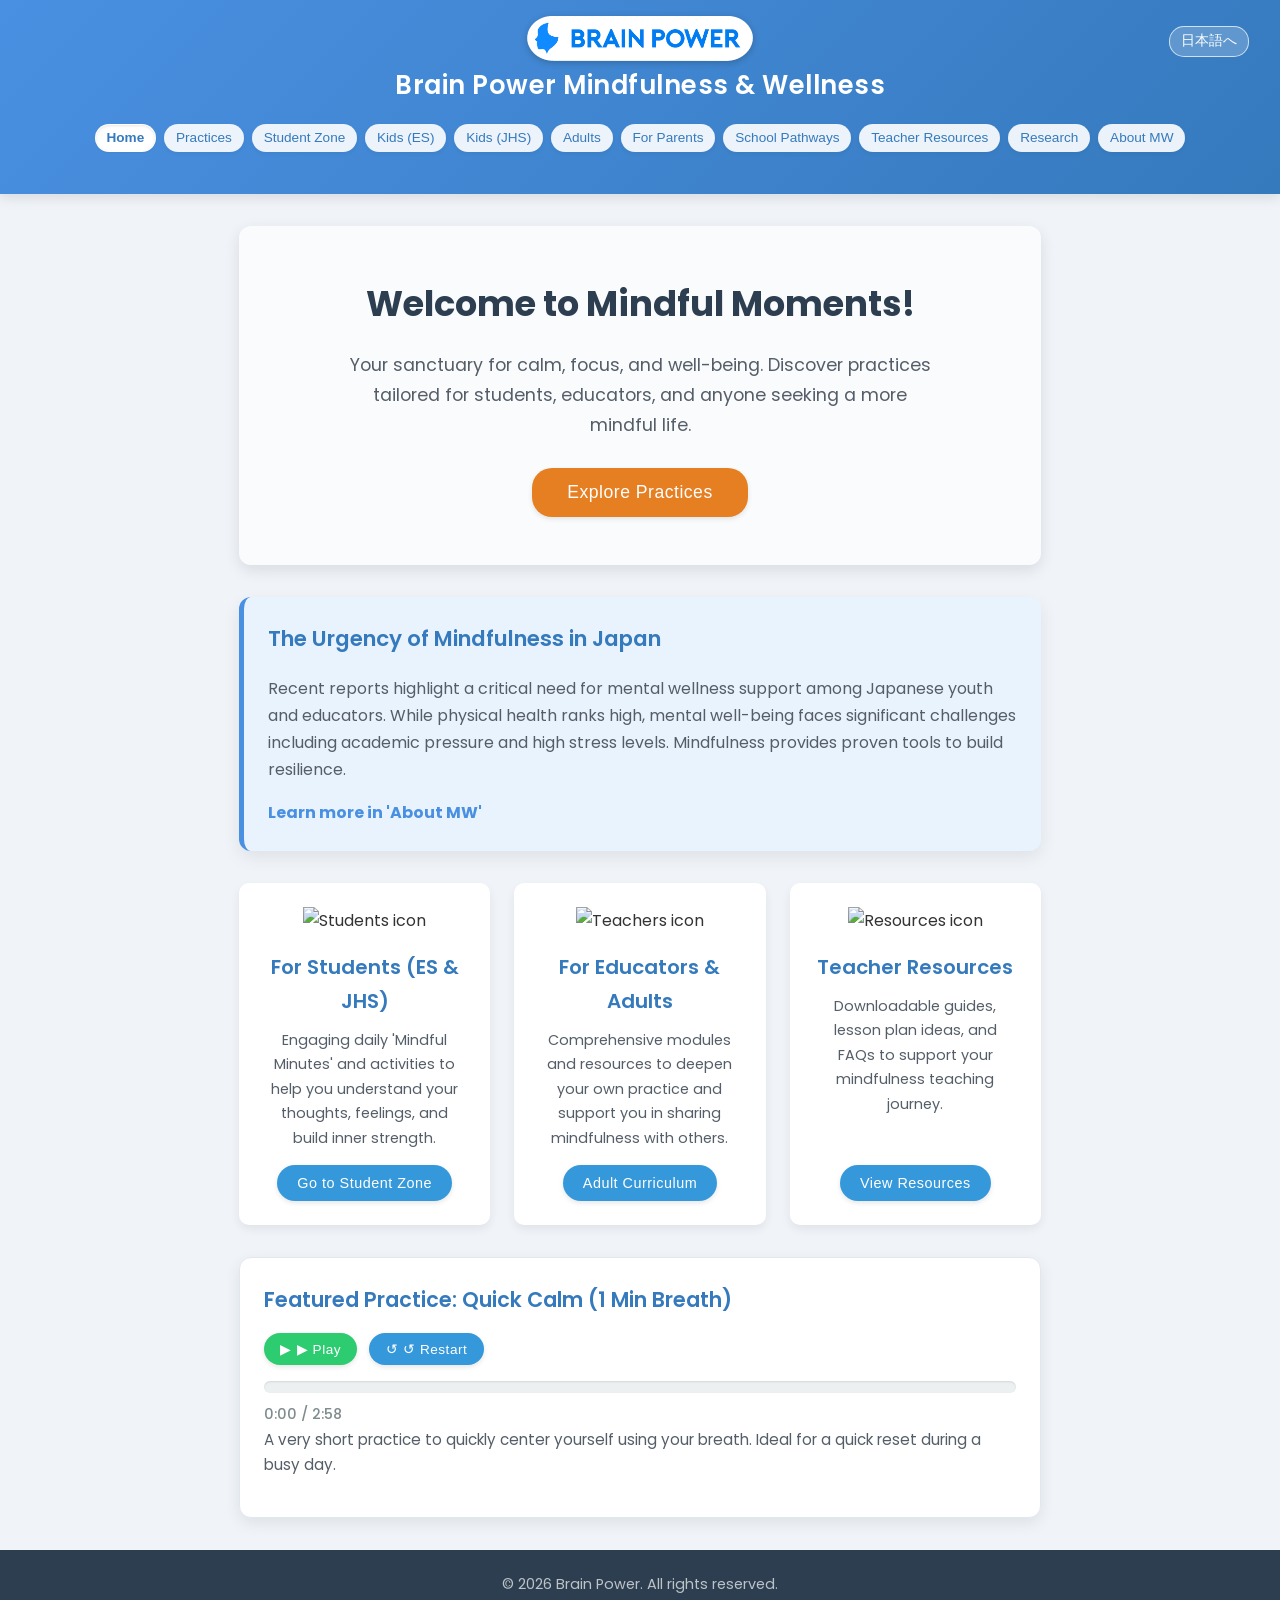
==== index.html @ fbe8dc30 "Add files via upload" ====
<!-- index.html -->
<!DOCTYPE html>
<html lang="ja"> <!-- Default to Japanese, JS will update -->
<head>
    <meta charset="UTF-8">
    <meta name="viewport" content="width=device-width, initial-scale=1.0">
    <meta name="theme-color" content="#4A90E2"/>
    <title data-lang-key="appTitle">Brain Power MW</title> <!-- Added data-lang-key -->
    <!-- Google Font: Poppins & Noto Sans JP -->
    <link rel="preconnect" href="https://fonts.googleapis.com">
    <link rel="preconnect" href="https://fonts.gstatic.com" crossorigin>
    <link href="https://fonts.googleapis.com/css2?family=Poppins:wght@300;400;500;600;700&family=Noto+Sans+JP:wght@300;400;500;700&display=swap" rel="stylesheet">
    
    <link rel="stylesheet" href="style.css">
    <link rel="manifest" href="manifest.json">
    <link rel="apple-touch-icon" href="images/icon-192x192.png">
</head>
<body>
    <header>
        <div class="header-top-row"> <!-- Added for better structure -->
            <img src="images/logo.png" alt="Brain Power Logo" id="logo">
            <h1 id="app-title" data-lang-key="appTitle">Brain Power Mindfulness & Wellness</h1> <!-- Added ID and data-lang-key -->
            <button id="language-toggle-btn" data-lang-key="toggleToJapanese">日本語へ</button> <!-- Moved here & added data-lang-key -->
        </div>
        <nav>
            <button data-page="home" class="active" data-lang-key="navHome">Home</button>
            <button data-page="practices" data-lang-key="navPractices">Practices</button>
            <button data-page="studentZone" data-lang-key="navStudentZone">Student Zone</button>
            <button data-page="elementaryCurriculum" data-lang-key="navElementary">Kids (ES)</button>
            <button data-page="juniorHighCurriculum" data-lang-key="navJuniorHigh">Kids (JHS)</button>
            <button data-page="adultCurriculum" data-lang-key="navAdults">Adults</button>
            <!-- New Nav Buttons -->
            <button data-page="forParents" data-lang-key="navForParents">For Parents</button> 
            <button data-page="schoolPathways" data-lang-key="navSchoolPathways">School Pathways</button>
            <button data-page="teacherResources" data-lang-key="navTeacherResources">Teacher Resources</button>
            <button data-page="researchEvidence" data-lang-key="navResearchEvidence">Research</button>
            <!-- End New Nav Buttons -->
            <button data-page="about" data-lang-key="navAbout">About MW</button>
        </nav>
        <div class="header-controls"> <!-- Kept for install button -->
            <div id="install-button-container" style="text-align: center; margin-top: 10px;">
                <!-- Install button will be injected here by app.js -->
            </div>
        </div>
    </header>

    <main id="content-area">
        <!-- Content will be loaded here by JavaScript -->
    </main>

    <div id="large-countdown-timer">0:00</div>

    <footer>
        <p>&copy; <span id="current-year"></span> Brain Power. All rights reserved.</p>
    </footer>

    <script src="app.js"></script>
</body>
</html>
---- style.css ----
/* --- style.css --- */
/* --- Global Resets & Base Styles --- */
*,
*::before,
*::after {
    box-sizing: border-box;
    margin: 0;
    padding: 0;
}

body {
    font-family: 'Poppins', 'Noto Sans JP', -apple-system, BlinkMacSystemFont, "Segoe UI", Roboto, Helvetica, Arial, sans-serif;
    background-color: #f0f4f8; /* Light, calming blue-grey */
    color: #333;
    line-height: 1.7;
    display: flex;
    flex-direction: column;
    min-height: 100vh;
    -webkit-font-smoothing: antialiased;
    -moz-osx-font-smoothing: grayscale;
}

/* --- Header --- */
header {
    background: linear-gradient(135deg, #4A90E2 0%, #357ABD 100%); /* Calming blue gradient */
    color: white;
    padding: 1em;
    text-align: center;
    box-shadow: 0 4px 12px rgba(0, 0, 0, 0.1);
    position: sticky;
    top: 0;
    z-index: 1000;
    display: flex; 
    flex-direction: column; 
    align-items: center; 
}

.header-top-row {
    display: flex; 
    flex-direction: column; 
    align-items: center;
    width: 100%; 
    margin-bottom: 0.5em; /* Reduced from 0.8 for tighter feel */
    position: relative; 
}

#logo {
    max-height: 45px; /* Slightly smaller */
    margin-bottom: 0.2em; 
    filter: drop-shadow(0 2px 3px rgba(0,0,0,0.2));
}

header h1#app-title {
    font-size: 1.6em; /* Adjusted */
    font-weight: 600;
    letter-spacing: 0.5px;
    margin: 0;
    padding: 0 50px; /* Add padding to prevent overlap with lang button */
}

/* --- Navigation --- */
nav {
    margin-top: 0.5em; /* Adjusted */
    margin-bottom: 0.5em; 
    display: flex;
    flex-wrap: wrap;
    justify-content: center;
    gap: 0.5em; /* Slightly smaller gap */
    width: 100%; 
}

nav button {
    background-color: rgba(255, 255, 255, 0.9);
    color: #357ABD;
    border: 1px solid transparent;
    padding: 0.4em 0.8em; /* Adjusted padding */
    border-radius: 18px; /* Slightly smaller radius */
    cursor: pointer;
    font-size: 0.85em; /* Adjusted font size */
    font-weight: 500;
    transition: all 0.3s ease;
    box-shadow: 0 2px 4px rgba(0,0,0,0.05);
}

nav button:hover {
    background-color: white;
    color: #4A90E2;
    transform: translateY(-2px);
    box-shadow: 0 4px 8px rgba(0,0,0,0.1);
}

nav button.active {
    background-color: #ffffff;
    color: #357ABD;
    font-weight: 600;
    box-shadow: inset 0 1px 3px rgba(0,0,0,0.1), 0 1px 2px rgba(0,0,0,0.05);
    transform: translateY(0);
}

/* Header Controls (Language Toggle & Install Button) */
.header-controls {
    display: flex; 
    flex-direction: column;
    align-items: center;
    gap: 8px;
    margin-top: 0.5em; 
    width: 100%; 
}

#language-toggle-btn {
    background-color: rgba(255, 255, 255, 0.2);
    color: white;
    border: 1px solid rgba(255, 255, 255, 0.7);
    padding: 0.4em 0.8em;
    border-radius: 15px;
    font-size: 0.85em;
    font-weight: 500;
    cursor: pointer;
    transition: background-color 0.3s, color 0.3s;
    position: absolute;
    top: 10px; 
    right: 15px; 
}

#language-toggle-btn:hover {
    background-color: rgba(255, 255, 255, 0.3);
}

#install-button-container {
   /* No specific styles needed if button takes general style */
}

/* --- Main Content Area --- */
main {
    flex-grow: 1;
    padding: 2em 1.5em;
    max-width: 850px;
    margin: 0 auto;
    width: 95%;
    position: relative; 
}

/* --- Footer --- */
footer {
    background-color: #2c3e50; 
    color: #bdc3c7; 
    text-align: center;
    padding: 1.5em 0;
    font-size: 0.9em;
    margin-top: auto; 
}

/* --- Page Content Transitions --- */
.page-content {
    display: none; 
    animation: fadeInScale 0.6s ease-in-out forwards;
}
.page-content.active { display: block; } 

@keyframes fadeInScale {
    from { opacity: 0; transform: translateY(15px) scale(0.98); }
    to { opacity: 1; transform: translateY(0) scale(1); }
}

/* --- Home Page Specific Enhancements --- */
.hero-section {
    background: linear-gradient(rgba(255,255,255,0.6), rgba(255,255,255,0.6)), url('images/hero-background.jpg');
    background-size: cover;
    background-position: center;
    padding: 3em 1.5em;
    text-align: center;
    border-radius: 12px;
    margin-bottom: 2em;
    color: #333;
    box-shadow: 0 5px 15px rgba(0,0,0,0.1);
}
.hero-section h2 {
    font-size: 2.2em;
    color: #2c3e50;
    margin-bottom: 0.5em;
    font-weight: 700;
}
.hero-section p {
    font-size: 1.1em;
    color: #555e68;
    margin-bottom: 1.5em;
    max-width: 600px;
    margin-left: auto;
    margin-right: auto;
}
.general-app-button { 
    color: white;
    border: none;
    padding: 0.7em 1.4em;
    border-radius: 20px;
    cursor: pointer;
    font-size: 0.9em;
    font-weight: 500;
    letter-spacing: 0.5px;
    transition: all 0.25s ease;
    box-shadow: 0 2px 5px rgba(0,0,0,0.1);
    display: inline-flex;
    align-items: center;
    justify-content: center;
    text-decoration: none; 
}
.general-app-button:hover {
    transform: translateY(-2px);
    box-shadow: 0 4px 8px rgba(0,0,0,0.15);
}
.hero-button { 
    font-size: 1.1em !important;
    padding: 0.8em 2em !important;
    background-color: #e67e22 !important;
}
.hero-button:hover {
    background-color: #d35400 !important;
}

.home-content-grid {
    display: grid;
    grid-template-columns: repeat(auto-fit, minmax(250px, 1fr));
    gap: 1.5em;
    margin-bottom: 2em;
}
.home-card {
    background-color: #fff;
    padding: 1.5em;
    border-radius: 10px;
    box-shadow: 0 4px 10px rgba(0,0,0,0.07);
    text-align: center;
    transition: transform 0.3s ease, box-shadow 0.3s ease;
    display: flex; /* For flex layout inside card */
    flex-direction: column; /* Stack items vertically */
    justify-content: space-between; /* Distribute space */
}
.home-card:hover {
    transform: translateY(-5px);
    box-shadow: 0 8px 20px rgba(0,0,0,0.1);
}
.home-card-icon {
    max-height: 60px;
    margin-bottom: 1em;
    align-self: center; /* Center icon */
}
.home-card h3 {
    font-size: 1.25em;
    color: #357ABD;
    margin-bottom: 0.5em;
    font-weight: 600;
}
.home-card p {
    font-size: 0.9em;
    color: #555e68;
    margin-bottom: 1em;
    flex-grow: 1; /* Allow p to take available space */
}
.home-card .general-app-button { 
    background-color: #3498db;
    align-self: center; /* Center button */
    margin-top: auto; /* Push to bottom if card heights vary */
}
.home-card .general-app-button:hover {
    background-color: #2980b9;
}

#featured-practice {
    background-color: #ffffff;
    padding: 1.5em;
    margin-top: 2em;
    border-radius: 12px;
    border: 1px solid #e0e7ef;
    box-shadow: 0 5px 15px rgba(0, 0, 0, 0.08);
}
#featured-practice h3 { margin-top: 0; color: #357ABD; font-size: 1.3em; font-weight: 600; }
#featured-practice .practice-controls .general-app-button {
    padding: 0.6em 1.2em;
    font-size: 0.85em;
}


/* --- Practice List & Controls --- */
.practice-category { margin-top: 2.5em; padding-top: 1.5em; border-top: 1px solid #dde4eb; }
.practice-category:first-of-type { border-top: none; margin-top: 0; padding-top: 0; }
.practice-category > h3 { font-size: 1.6em; color: #2c3e50; margin-bottom: 1em; font-weight: 600; padding-bottom: 0.3em; border-bottom: 2px solid #4A90E2; display: inline-block; }
.practice-list { list-style: none; padding: 0; }
.practice-list li { background-color: white; padding: 1.2em 1.5em; margin-bottom: 1.2em; border-radius: 10px; box-shadow: 0 4px 10px rgba(0, 0, 0, 0.07); transition: transform 0.2s ease-out, box-shadow 0.2s ease-out; }
.practice-list li:hover { transform: translateY(-3px); box-shadow: 0 6px 15px rgba(0, 0, 0, 0.1); }
.practice-list li h3 { font-size: 1.2em; color: #4A90E2; margin-bottom: 0.4em; font-weight: 600; }
p.practice-description { font-size: 0.95em; color: #555e68; margin-bottom: 1em; }
.practice-controls { margin-top: 1em; display: flex; align-items: center; gap: 12px; flex-wrap: wrap; }

.practice-controls .general-app-button {
    padding: 0.6em 1.2em; 
    font-size: 0.85em; 
}

button[data-action="play"].general-app-button { background-color: #2ecc71; }
button[data-action="play"].general-app-button:hover { background-color: #27ae60; }
button.playing.general-app-button, button[data-action="pause"].general-app-button { background-color: #f39c12; }
button.playing.general-app-button:hover, button[data-action="pause"].general-app-button:hover { background-color: #e67e22; }
button.restart-button.general-app-button { background-color: #3498db; }
button.restart-button.general-app-button:hover { background-color: #2980b9; }

button[data-action="play"].general-app-button::before { content: "▶ "; margin-right: 5px; }
button.playing.general-app-button::before, button[data-action="pause"].general-app-button::before { content: "❚❚ "; margin-right: 5px; font-size: 0.8em; }
button.restart-button.general-app-button::before { content: "↺ "; margin-right: 5px; }

.progress-bar-container { width: 100%; background-color: #ecf0f1; border-radius: 25px; height: 12px; margin-top: 1em; cursor: pointer; overflow: hidden; box-shadow: inset 0 1px 2px rgba(0,0,0,0.1); }
.progress-bar { height: 100%; width: 0%; background: linear-gradient(90deg, #5DADE2 0%, #4A90E2 100%); border-radius: 25px; transition: width 0.1s linear; }
.time-display { margin-top: 0.6em; font-size: 0.9em; color: #7f8c8d; min-height: 1.2em; font-weight: 500; }
.highlighted-practice { background-color: #e9f3fd !important; border: 2px solid #4A90E2 !important; box-shadow: 0 0 15px rgba(74, 144, 226, 0.5) !important; transition: all 0.3s ease-out; }

/* --- Curriculum, About, Teacher, Student Zone, Parents, School Pathways, Research Sections --- */
.curriculum-page h2, .about-section h2, .teacher-resources-page h2, 
.student-engagement-page h2, .parents-page h2, .school-pathways-page h2, .research-evidence-page h2 { 
    font-size: 1.8em; font-weight: 600; color: #34495e; 
    border-bottom: 3px solid #4A90E2; padding-bottom: 0.4em; margin-bottom: 1.2em; 
}
.curriculum-module, .resource-section, .faq-section, .engagement-section, 
.content-section /* General class for new page sections */ { 
    background-color: #ffffff; padding: 1.8em; margin-bottom: 2em; 
    border-radius: 12px; box-shadow: 0 6px 18px rgba(0, 0, 0, 0.08); 
}
.curriculum-module h3, .resource-section h3, .faq-item h3.faq-question, 
.engagement-section h3, .content-section h3 { 
    font-size: 1.35em; color: #2980b9; margin-bottom: 0.8em; font-weight: 600; 
}
.curriculum-module p, .about-section p, .resource-section p, .faq-item p, 
.engagement-section p, .parents-page p, .school-pathways-page p, .research-evidence-page p, .content-section p { 
    font-size: 1em; color: #555e68; margin-bottom: 1em; 
}
.curriculum-module ul, .about-section ul, .resource-section ul, 
.engagement-section ul, .parents-page ul, .school-pathways-page ul, .research-evidence-page ul, .content-section ul { 
    padding-left: 25px; font-size: 0.95em; margin-bottom: 1em; 
}
.curriculum-module ul li, .about-section ul li, .resource-section ul li, 
.engagement-section ul li, .parents-page ul li, .school-pathways-page ul li, .research-evidence-page ul li, .content-section ul li { 
    margin-bottom: 0.5em; 
}

.resource-section ul li a, .curriculum-module a, .about-section a, 
.parents-page a, .school-pathways-page a, .research-evidence-page a, .content-section a { 
    color: #27ae60; font-weight: 500; text-decoration: none; 
}
.resource-section ul li a:hover, .curriculum-module a:hover, .about-section a:hover,
.parents-page a:hover, .school-pathways-page a:hover, .research-evidence-page a:hover, .content-section a:hover { 
    color: #229954; text-decoration: underline;
}


/* FAQ Section Specific Styling */
.faq-item { border: 1px solid #e7edf2; border-radius: 8px; margin-bottom: 1em; }
.faq-item h3.faq-question { background-color: #f8f9fa; font-size: 1.15em; color: #2980b9; padding: 0.8em 1.2em; cursor: pointer; margin-bottom: 0; display: flex; justify-content: space-between; align-items: center; }
.faq-item h3.faq-question:hover { background-color: #e9ecef; }
.faq-item h3.faq-question::after { content: '▼'; font-size: 0.8em; transition: transform 0.3s ease; }
.faq-item.open h3.faq-question::after { transform: rotate(180deg); }
.faq-answer { padding: 1.2em; background-color: #fff; border-top: 1px solid #e7edf2; }
.faq-answer p { font-size: 0.95em; color: #495057; margin-bottom: 0.5em;}
.faq-answer p:last-child { margin-bottom: 0; }

/* Student Engagement Section */
#coloring-image-selector { margin-bottom: 1em; display: flex; gap: 10px; flex-wrap: wrap; justify-content: center;}
#coloring-image-selector button.general-app-button { background-color: #9b59b6; } 
#coloring-image-selector button.general-app-button:hover { background-color: #8e44ad; }
#coloring-image-container { border: 2px dashed #bdc3c7; background-color: #fdfefe; min-height: 200px; display: flex; justify-content: center; align-items: center; margin-bottom: 1em; padding: 1em; }
#coloring-image-container img { max-width: 100%; max-height: 250px; object-fit: contain; border-radius: 4px; }
#coloring-image-container p { color: #95a5a6; font-style: italic; }
#gratitude-input { width:100%; display:block; border: 1px solid #ced4da; border-radius: 8px; padding: 12px; font-size: 1em; transition: border-color 0.3s, box-shadow 0.3s; margin-bottom: 1em; }
#gratitude-input:focus { border-color: #4A90E2; box-shadow: 0 0 0 0.2rem rgba(74, 144, 226, 0.25); outline: none; }
#add-gratitude-btn.general-app-button { background-color: #1abc9c; }
#add-gratitude-btn.general-app-button:hover { background-color: #16a085; }
#gratitude-list { list-style: none; padding-left: 0; margin-top: 1em; }
#gratitude-list li { background-color: #fdfdfd; padding: 0.8em 1.2em; border: 1px solid #f0f0f0; box-shadow: 0 2px 4px rgba(0,0,0,0.04); margin-bottom: 0.8em; border-radius: 6px; display: flex; justify-content: space-between; align-items: center; }
#gratitude-list li button.general-app-button { background-color: #e74c3c; font-size: 0.85em; padding: 0.4em 0.8em; }
#gratitude-list li button.general-app-button:hover { background-color: #c0392b; }

/* --- Large Countdown Timer Display --- */
#large-countdown-timer {
    position: fixed; top: 50%; left: 50%; transform: translate(-50%, -50%);
    font-size: 6em; font-weight: 700; color: #3498db;
    background-color: rgba(240, 248, 255, 0.97); padding: 30px 50px;
    border-radius: 20px; box-shadow: 0 8px 25px rgba(0, 0, 0, 0.2);
    z-index: 2000; display: none; text-align: center;
    min-width: 200px; border: 3px solid #aed6f1;
    text-shadow: 1px 1px 2px rgba(0,0,0,0.1);
}

/* --- Responsive Adjustments --- */
@media (max-width: 900px) { /* Adjust breakpoint for nav buttons */
    nav button { font-size: 0.8em; padding: 0.35em 0.7em; }
}


@media (max-width: 768px) { /* Medium screens */
    .header-top-row { flex-direction: row; justify-content: center; align-items: center; gap: 10px; padding-right: 70px; /* Space for lang button */ }
    #logo { margin-bottom: 0; max-height: 40px; }
    header h1#app-title { font-size: 1.4em; text-align: left; } 
    #language-toggle-btn { top: 8px; right: 10px; padding: 0.3em 0.6em; font-size: 0.75em;}
    nav { gap: 0.4em; }
    nav button { font-size: 0.8em; padding: 0.35em 0.7em; }
    .hero-section h2 { font-size: 1.8em; }
    .hero-section p { font-size: 1em; }
    .practice-category > h3 { font-size: 1.4em; }
    .practice-list li h3 { font-size: 1.1em; }
    .curriculum-page h2, .about-section h2, .teacher-resources-page h2, 
    .student-engagement-page h2, .parents-page h2, .school-pathways-page h2, .research-evidence-page h2 { font-size: 1.6em; }
    .curriculum-module h3, .resource-section h3, .faq-item h3.faq-question, 
    .engagement-section h3, .content-section h3 { font-size: 1.2em; }
    #large-countdown-timer { font-size: 4.5em; padding: 20px 35px; }
}

@media (max-width: 600px) { /* Small screens */
    header { padding: 0.8em; }
    .header-top-row { flex-direction: column; margin-bottom: 0.5em; padding-right: 0;} 
    #logo { margin-bottom: 0.2em; max-height: 40px;}
    header h1#app-title { font-size: 1.3em; text-align: center; padding: 0 10px; } 
    #language-toggle-btn { position: absolute; top: 8px; right: 10px; } 
    nav { flex-direction: column; gap: 0.5em; margin-top: 0.5em; margin-bottom: 0.5em; }
    nav button { width: 90%; max-width: 280px; margin: 0.2em auto; font-size: 0.9em; } /* Slightly larger for touch */
    .header-controls { margin-top: 0.5em; }
    #install-button-container { margin-top: 5px; }
    main { padding: 1.2em 1em; }
    .hero-section { padding: 2em 1em; }
    .hero-section h2 { font-size: 1.6em; }
    .practice-category > h3 { font-size: 1.3em; }
    .practice-list li h3 { font-size: 1em; }
    .general-app-button { font-size: 0.85em; padding: 0.6em 1.2em; }
    #large-countdown-timer { font-size: 3.5em; padding: 15px 25px; width: 85%; }
    #coloring-image-container img { max-height: 180px; }
}

@media (max-width: 400px) {
    header h1#app-title { font-size: 1.2em; }
    nav button { font-size: 0.85em; } /* Readjust for very small */
    .hero-section h2 { font-size: 1.4em; }
    .hero-section p { font-size: 0.9em; }
    #large-countdown-timer { font-size: 2.8em; padding: 10px 20px; }
    #language-toggle-btn { font-size: 0.7em; padding: 0.25em 0.5em; top: 5px; right: 5px;}
}
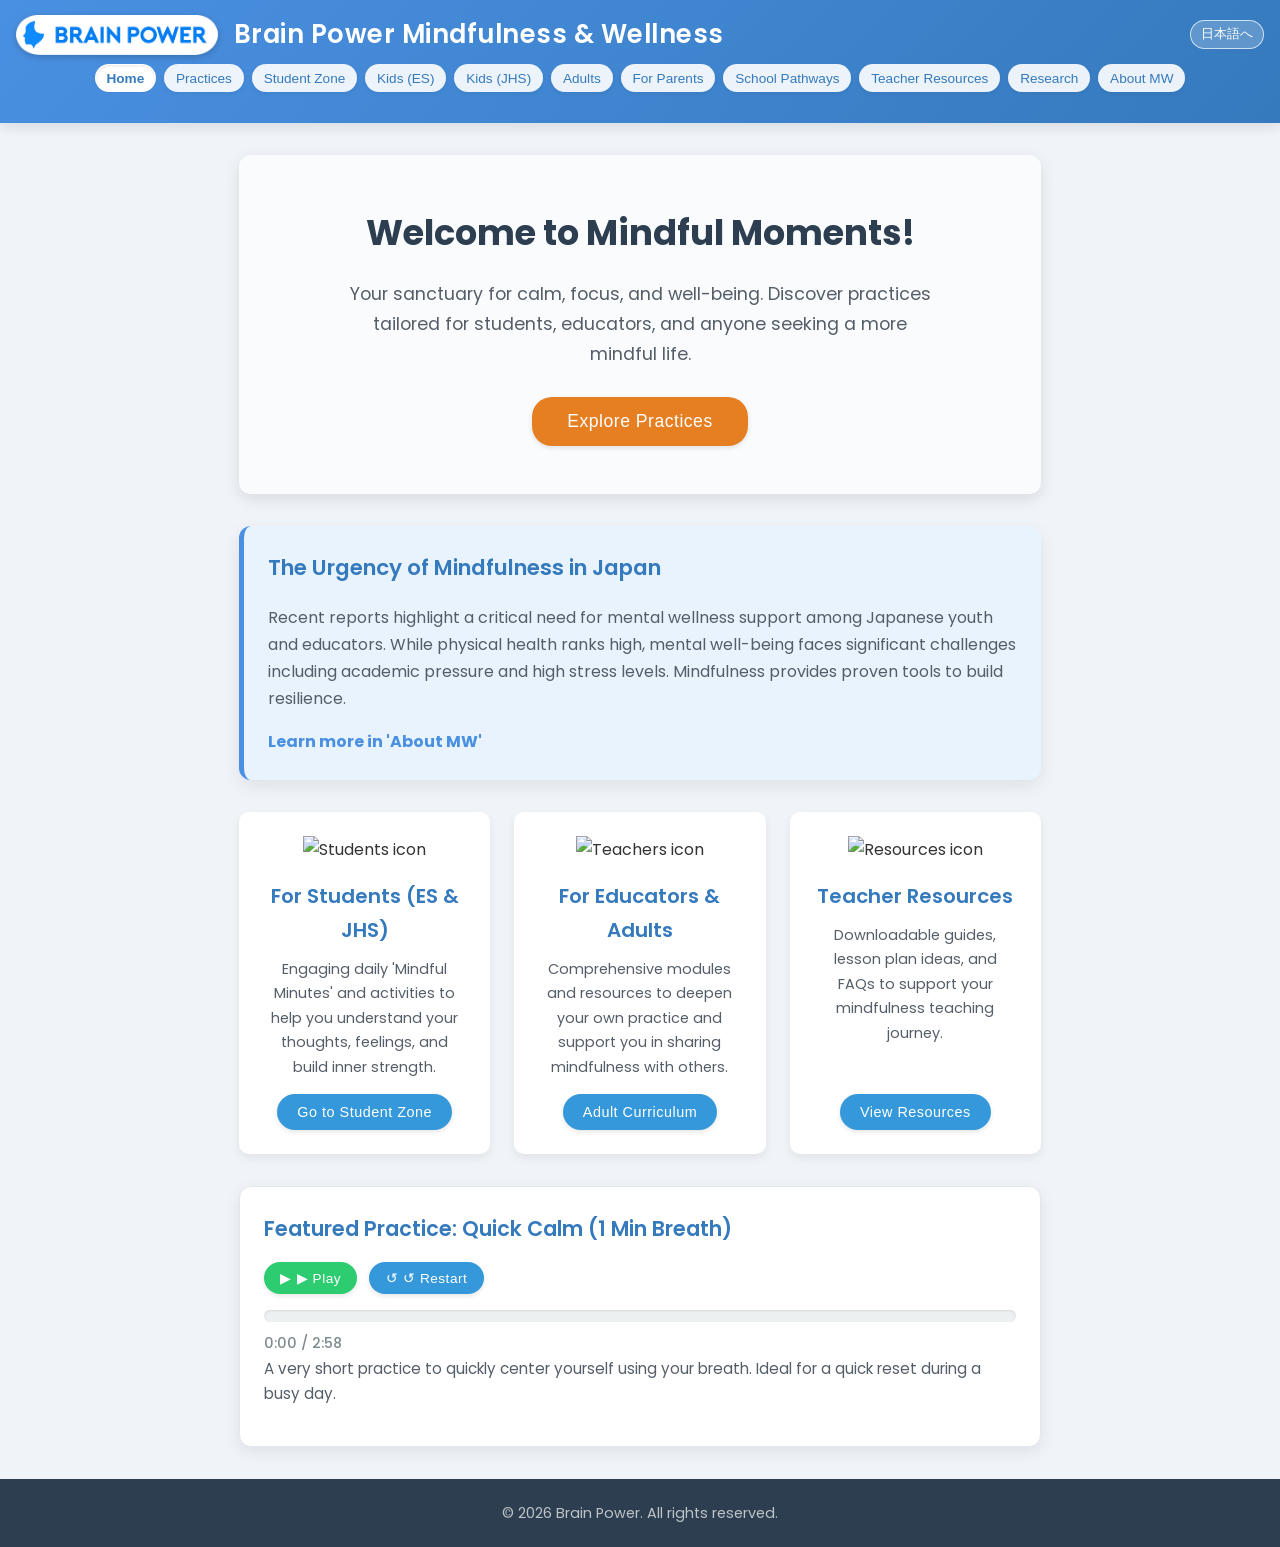
==== commit 789670b5: "Add files via upload Added menu button" ====
--- a/index.html
+++ b/index.html
@@ -5,7 +5,7 @@
     <meta charset="UTF-8">
     <meta name="viewport" content="width=device-width, initial-scale=1.0">
     <meta name="theme-color" content="#4A90E2"/>
-    <title data-lang-key="appTitle">Brain Power MW</title> <!-- Added data-lang-key -->
+    <title data-lang-key="appTitle">Brain Power MW</title>
     <!-- Google Font: Poppins & Noto Sans JP -->
     <link rel="preconnect" href="https://fonts.googleapis.com">
     <link rel="preconnect" href="https://fonts.gstatic.com" crossorigin>
@@ -17,27 +17,30 @@
 </head>
 <body>
     <header>
-        <div class="header-top-row"> <!-- Added for better structure -->
+        <div class="header-top-row">
+            <button id="hamburger-btn" aria-label="Toggle navigation menu" aria-expanded="false">
+                <span></span>
+                <span></span>
+                <span></span>
+            </button>
             <img src="images/logo.png" alt="Brain Power Logo" id="logo">
-            <h1 id="app-title" data-lang-key="appTitle">Brain Power Mindfulness & Wellness</h1> <!-- Added ID and data-lang-key -->
-            <button id="language-toggle-btn" data-lang-key="toggleToJapanese">日本語へ</button> <!-- Moved here & added data-lang-key -->
+            <h1 id="app-title" data-lang-key="appTitle">Brain Power Mindfulness & Wellness</h1>
+            <button id="language-toggle-btn" data-lang-key="toggleToJapanese">日本語へ</button>
         </div>
-        <nav>
+        <nav id="main-nav"> <!-- Correct HTML comment: Added ID to nav for more specific JS selection -->
             <button data-page="home" class="active" data-lang-key="navHome">Home</button>
             <button data-page="practices" data-lang-key="navPractices">Practices</button>
             <button data-page="studentZone" data-lang-key="navStudentZone">Student Zone</button>
             <button data-page="elementaryCurriculum" data-lang-key="navElementary">Kids (ES)</button>
             <button data-page="juniorHighCurriculum" data-lang-key="navJuniorHigh">Kids (JHS)</button>
             <button data-page="adultCurriculum" data-lang-key="navAdults">Adults</button>
-            <!-- New Nav Buttons -->
             <button data-page="forParents" data-lang-key="navForParents">For Parents</button> 
             <button data-page="schoolPathways" data-lang-key="navSchoolPathways">School Pathways</button>
             <button data-page="teacherResources" data-lang-key="navTeacherResources">Teacher Resources</button>
             <button data-page="researchEvidence" data-lang-key="navResearchEvidence">Research</button>
-            <!-- End New Nav Buttons -->
             <button data-page="about" data-lang-key="navAbout">About MW</button>
         </nav>
-        <div class="header-controls"> <!-- Kept for install button -->
+        <div class="header-controls">
             <div id="install-button-container" style="text-align: center; margin-top: 10px;">
                 <!-- Install button will be injected here by app.js -->
             </div>
--- a/style.css
+++ b/style.css
@@ -10,7 +10,7 @@
 
 body {
     font-family: 'Poppins', 'Noto Sans JP', -apple-system, BlinkMacSystemFont, "Segoe UI", Roboto, Helvetica, Arial, sans-serif;
-    background-color: #f0f4f8; /* Light, calming blue-grey */
+    background-color: #f0f4f8;
     color: #333;
     line-height: 1.7;
     display: flex;
@@ -22,74 +22,109 @@
 
 /* --- Header --- */
 header {
-    background: linear-gradient(135deg, #4A90E2 0%, #357ABD 100%); /* Calming blue gradient */
+    background: linear-gradient(135deg, #4A90E2 0%, #357ABD 100%);
     color: white;
-    padding: 1em;
+    padding: 0.8em 1em;
     text-align: center;
     box-shadow: 0 4px 12px rgba(0, 0, 0, 0.1);
     position: sticky;
     top: 0;
     z-index: 1000;
-    display: flex; 
-    flex-direction: column; 
-    align-items: center; 
 }
 
 .header-top-row {
     display: flex; 
-    flex-direction: column; 
     align-items: center;
+    justify-content: space-between; 
     width: 100%; 
-    margin-bottom: 0.5em; /* Reduced from 0.8 for tighter feel */
+    margin-bottom: 0.5em; 
     position: relative; 
 }
 
 #logo {
-    max-height: 45px; /* Slightly smaller */
-    margin-bottom: 0.2em; 
+    max-height: 40px; 
     filter: drop-shadow(0 2px 3px rgba(0,0,0,0.2));
+    flex-shrink: 0; 
+    order: 2; /* Hamburger, Logo, Lang */
+    margin: 0 auto; /* Helps center when title is hidden on mobile */
 }
 
 header h1#app-title {
-    font-size: 1.6em; /* Adjusted */
+    font-size: 1.6em; /* Desktop default */
     font-weight: 600;
     letter-spacing: 0.5px;
-    margin: 0;
-    padding: 0 50px; /* Add padding to prevent overlap with lang button */
-}
-
-/* --- Navigation --- */
-nav {
-    margin-top: 0.5em; /* Adjusted */
+    margin: 0 0.5em; 
+    padding: 0; 
+    text-align: center; 
+    flex-grow: 1;
+    order: 2; /* Default: After logo on desktop */
+}
+
+/* --- Hamburger Menu Button --- */
+#hamburger-btn {
+    display: none; /* Hidden by default, shown on mobile */
+    background: none;
+    border: none;
+    color: white;
+    font-size: 1.8em; 
+    cursor: pointer;
+    padding: 0.2em 0.4em;
+    z-index: 1005; 
+    order: 1; /* First item in the row for mobile */
+}
+
+#hamburger-btn span {
+    display: block;
+    width: 25px;
+    height: 3px;
+    background-color: white;
+    margin: 5px 0;
+    border-radius: 3px;
+    transition: all 0.3s ease-in-out;
+}
+
+#hamburger-btn.active span:nth-child(1) {
+    transform: translateY(8px) rotate(45deg);
+}
+#hamburger-btn.active span:nth-child(2) {
+    opacity: 0;
+}
+#hamburger-btn.active span:nth-child(3) {
+    transform: translateY(-8px) rotate(-45deg);
+}
+
+/* --- Navigation (Desktop First) --- */
+nav#main-nav { /* Using ID for more specificity */
+    margin-top: 0.5em;
     margin-bottom: 0.5em; 
     display: flex;
     flex-wrap: wrap;
     justify-content: center;
-    gap: 0.5em; /* Slightly smaller gap */
+    gap: 0.5em; 
     width: 100%; 
 }
 
-nav button {
+nav#main-nav button {
     background-color: rgba(255, 255, 255, 0.9);
     color: #357ABD;
     border: 1px solid transparent;
-    padding: 0.4em 0.8em; /* Adjusted padding */
-    border-radius: 18px; /* Slightly smaller radius */
+    padding: 0.4em 0.8em; 
+    border-radius: 18px; 
     cursor: pointer;
-    font-size: 0.85em; /* Adjusted font size */
+    font-size: 0.85em; 
     font-weight: 500;
     transition: all 0.3s ease;
     box-shadow: 0 2px 4px rgba(0,0,0,0.05);
 }
 
-nav button:hover {
+nav#main-nav button:hover {
     background-color: white;
     color: #4A90E2;
     transform: translateY(-2px);
     box-shadow: 0 4px 8px rgba(0,0,0,0.1);
 }
 
-nav button.active {
+nav#main-nav button.active {
     background-color: #ffffff;
     color: #357ABD;
     font-weight: 600;
@@ -98,36 +133,32 @@
 }
 
 /* Header Controls (Language Toggle & Install Button) */
-.header-controls {
+#language-toggle-btn {
+    background-color: rgba(255, 255, 255, 0.2);
+    color: white;
+    border: 1px solid rgba(255, 255, 255, 0.7);
+    padding: 0.4em 0.8em;
+    border-radius: 15px;
+    font-size: 0.8em; 
+    font-weight: 500;
+    cursor: pointer;
+    transition: background-color 0.3s, color 0.3s;
+    order: 3; /* Last item in the row */
+    margin-left: 0.5em; 
+    flex-shrink: 0;
+}
+
+#language-toggle-btn:hover {
+    background-color: rgba(255, 255, 255, 0.3);
+}
+
+.header-controls { /* Install button container */
     display: flex; 
     flex-direction: column;
     align-items: center;
     gap: 8px;
     margin-top: 0.5em; 
     width: 100%; 
-}
-
-#language-toggle-btn {
-    background-color: rgba(255, 255, 255, 0.2);
-    color: white;
-    border: 1px solid rgba(255, 255, 255, 0.7);
-    padding: 0.4em 0.8em;
-    border-radius: 15px;
-    font-size: 0.85em;
-    font-weight: 500;
-    cursor: pointer;
-    transition: background-color 0.3s, color 0.3s;
-    position: absolute;
-    top: 10px; 
-    right: 15px; 
-}
-
-#language-toggle-btn:hover {
-    background-color: rgba(255, 255, 255, 0.3);
-}
-
-#install-button-container {
-   /* No specific styles needed if button takes general style */
 }
 
 /* --- Main Content Area --- */
@@ -174,110 +205,23 @@
     color: #333;
     box-shadow: 0 5px 15px rgba(0,0,0,0.1);
 }
-.hero-section h2 {
-    font-size: 2.2em;
-    color: #2c3e50;
-    margin-bottom: 0.5em;
-    font-weight: 700;
-}
-.hero-section p {
-    font-size: 1.1em;
-    color: #555e68;
-    margin-bottom: 1.5em;
-    max-width: 600px;
-    margin-left: auto;
-    margin-right: auto;
-}
-.general-app-button { 
-    color: white;
-    border: none;
-    padding: 0.7em 1.4em;
-    border-radius: 20px;
-    cursor: pointer;
-    font-size: 0.9em;
-    font-weight: 500;
-    letter-spacing: 0.5px;
-    transition: all 0.25s ease;
-    box-shadow: 0 2px 5px rgba(0,0,0,0.1);
-    display: inline-flex;
-    align-items: center;
-    justify-content: center;
-    text-decoration: none; 
-}
-.general-app-button:hover {
-    transform: translateY(-2px);
-    box-shadow: 0 4px 8px rgba(0,0,0,0.15);
-}
-.hero-button { 
-    font-size: 1.1em !important;
-    padding: 0.8em 2em !important;
-    background-color: #e67e22 !important;
-}
-.hero-button:hover {
-    background-color: #d35400 !important;
-}
-
-.home-content-grid {
-    display: grid;
-    grid-template-columns: repeat(auto-fit, minmax(250px, 1fr));
-    gap: 1.5em;
-    margin-bottom: 2em;
-}
-.home-card {
-    background-color: #fff;
-    padding: 1.5em;
-    border-radius: 10px;
-    box-shadow: 0 4px 10px rgba(0,0,0,0.07);
-    text-align: center;
-    transition: transform 0.3s ease, box-shadow 0.3s ease;
-    display: flex; /* For flex layout inside card */
-    flex-direction: column; /* Stack items vertically */
-    justify-content: space-between; /* Distribute space */
-}
-.home-card:hover {
-    transform: translateY(-5px);
-    box-shadow: 0 8px 20px rgba(0,0,0,0.1);
-}
-.home-card-icon {
-    max-height: 60px;
-    margin-bottom: 1em;
-    align-self: center; /* Center icon */
-}
-.home-card h3 {
-    font-size: 1.25em;
-    color: #357ABD;
-    margin-bottom: 0.5em;
-    font-weight: 600;
-}
-.home-card p {
-    font-size: 0.9em;
-    color: #555e68;
-    margin-bottom: 1em;
-    flex-grow: 1; /* Allow p to take available space */
-}
-.home-card .general-app-button { 
-    background-color: #3498db;
-    align-self: center; /* Center button */
-    margin-top: auto; /* Push to bottom if card heights vary */
-}
-.home-card .general-app-button:hover {
-    background-color: #2980b9;
-}
-
-#featured-practice {
-    background-color: #ffffff;
-    padding: 1.5em;
-    margin-top: 2em;
-    border-radius: 12px;
-    border: 1px solid #e0e7ef;
-    box-shadow: 0 5px 15px rgba(0, 0, 0, 0.08);
-}
+.hero-section h2 { font-size: 2.2em; color: #2c3e50; margin-bottom: 0.5em; font-weight: 700; }
+.hero-section p { font-size: 1.1em; color: #555e68; margin-bottom: 1.5em; max-width: 600px; margin-left: auto; margin-right: auto; }
+.general-app-button { color: white; border: none; padding: 0.7em 1.4em; border-radius: 20px; cursor: pointer; font-size: 0.9em; font-weight: 500; letter-spacing: 0.5px; transition: all 0.25s ease; box-shadow: 0 2px 5px rgba(0,0,0,0.1); display: inline-flex; align-items: center; justify-content: center; text-decoration: none; }
+.general-app-button:hover { transform: translateY(-2px); box-shadow: 0 4px 8px rgba(0,0,0,0.15); }
+.hero-button { font-size: 1.1em !important; padding: 0.8em 2em !important; background-color: #e67e22 !important; }
+.hero-button:hover { background-color: #d35400 !important; }
+.home-content-grid { display: grid; grid-template-columns: repeat(auto-fit, minmax(250px, 1fr)); gap: 1.5em; margin-bottom: 2em; }
+.home-card { background-color: #fff; padding: 1.5em; border-radius: 10px; box-shadow: 0 4px 10px rgba(0,0,0,0.07); text-align: center; transition: transform 0.3s ease, box-shadow 0.3s ease; display: flex; flex-direction: column; justify-content: space-between; }
+.home-card:hover { transform: translateY(-5px); box-shadow: 0 8px 20px rgba(0,0,0,0.1); }
+.home-card-icon { max-height: 60px; margin-bottom: 1em; align-self: center; }
+.home-card h3 { font-size: 1.25em; color: #357ABD; margin-bottom: 0.5em; font-weight: 600; }
+.home-card p { font-size: 0.9em; color: #555e68; margin-bottom: 1em; flex-grow: 1; }
+.home-card .general-app-button { background-color: #3498db; align-self: center; margin-top: auto; }
+.home-card .general-app-button:hover { background-color: #2980b9; }
+#featured-practice { background-color: #ffffff; padding: 1.5em; margin-top: 2em; border-radius: 12px; border: 1px solid #e0e7ef; box-shadow: 0 5px 15px rgba(0, 0, 0, 0.08); }
 #featured-practice h3 { margin-top: 0; color: #357ABD; font-size: 1.3em; font-weight: 600; }
-#featured-practice .practice-controls .general-app-button {
-    padding: 0.6em 1.2em;
-    font-size: 0.85em;
-}
-
+#featured-practice .practice-controls .general-app-button { padding: 0.6em 1.2em; font-size: 0.85em; }
 
 /* --- Practice List & Controls --- */
 .practice-category { margin-top: 2.5em; padding-top: 1.5em; border-top: 1px solid #dde4eb; }
@@ -289,65 +233,32 @@
 .practice-list li h3 { font-size: 1.2em; color: #4A90E2; margin-bottom: 0.4em; font-weight: 600; }
 p.practice-description { font-size: 0.95em; color: #555e68; margin-bottom: 1em; }
 .practice-controls { margin-top: 1em; display: flex; align-items: center; gap: 12px; flex-wrap: wrap; }
-
-.practice-controls .general-app-button {
-    padding: 0.6em 1.2em; 
-    font-size: 0.85em; 
-}
-
+.practice-controls .general-app-button { padding: 0.6em 1.2em; font-size: 0.85em; }
 button[data-action="play"].general-app-button { background-color: #2ecc71; }
 button[data-action="play"].general-app-button:hover { background-color: #27ae60; }
 button.playing.general-app-button, button[data-action="pause"].general-app-button { background-color: #f39c12; }
 button.playing.general-app-button:hover, button[data-action="pause"].general-app-button:hover { background-color: #e67e22; }
 button.restart-button.general-app-button { background-color: #3498db; }
 button.restart-button.general-app-button:hover { background-color: #2980b9; }
-
 button[data-action="play"].general-app-button::before { content: "▶ "; margin-right: 5px; }
 button.playing.general-app-button::before, button[data-action="pause"].general-app-button::before { content: "❚❚ "; margin-right: 5px; font-size: 0.8em; }
 button.restart-button.general-app-button::before { content: "↺ "; margin-right: 5px; }
-
 .progress-bar-container { width: 100%; background-color: #ecf0f1; border-radius: 25px; height: 12px; margin-top: 1em; cursor: pointer; overflow: hidden; box-shadow: inset 0 1px 2px rgba(0,0,0,0.1); }
 .progress-bar { height: 100%; width: 0%; background: linear-gradient(90deg, #5DADE2 0%, #4A90E2 100%); border-radius: 25px; transition: width 0.1s linear; }
 .time-display { margin-top: 0.6em; font-size: 0.9em; color: #7f8c8d; min-height: 1.2em; font-weight: 500; }
 .highlighted-practice { background-color: #e9f3fd !important; border: 2px solid #4A90E2 !important; box-shadow: 0 0 15px rgba(74, 144, 226, 0.5) !important; transition: all 0.3s ease-out; }
 
-/* --- Curriculum, About, Teacher, Student Zone, Parents, School Pathways, Research Sections --- */
-.curriculum-page h2, .about-section h2, .teacher-resources-page h2, 
-.student-engagement-page h2, .parents-page h2, .school-pathways-page h2, .research-evidence-page h2 { 
-    font-size: 1.8em; font-weight: 600; color: #34495e; 
-    border-bottom: 3px solid #4A90E2; padding-bottom: 0.4em; margin-bottom: 1.2em; 
-}
-.curriculum-module, .resource-section, .faq-section, .engagement-section, 
-.content-section /* General class for new page sections */ { 
-    background-color: #ffffff; padding: 1.8em; margin-bottom: 2em; 
-    border-radius: 12px; box-shadow: 0 6px 18px rgba(0, 0, 0, 0.08); 
-}
-.curriculum-module h3, .resource-section h3, .faq-item h3.faq-question, 
-.engagement-section h3, .content-section h3 { 
-    font-size: 1.35em; color: #2980b9; margin-bottom: 0.8em; font-weight: 600; 
-}
-.curriculum-module p, .about-section p, .resource-section p, .faq-item p, 
-.engagement-section p, .parents-page p, .school-pathways-page p, .research-evidence-page p, .content-section p { 
-    font-size: 1em; color: #555e68; margin-bottom: 1em; 
-}
-.curriculum-module ul, .about-section ul, .resource-section ul, 
-.engagement-section ul, .parents-page ul, .school-pathways-page ul, .research-evidence-page ul, .content-section ul { 
-    padding-left: 25px; font-size: 0.95em; margin-bottom: 1em; 
-}
-.curriculum-module ul li, .about-section ul li, .resource-section ul li, 
-.engagement-section ul li, .parents-page ul li, .school-pathways-page ul li, .research-evidence-page ul li, .content-section ul li { 
-    margin-bottom: 0.5em; 
-}
-
-.resource-section ul li a, .curriculum-module a, .about-section a, 
-.parents-page a, .school-pathways-page a, .research-evidence-page a, .content-section a { 
-    color: #27ae60; font-weight: 500; text-decoration: none; 
-}
-.resource-section ul li a:hover, .curriculum-module a:hover, .about-section a:hover,
-.parents-page a:hover, .school-pathways-page a:hover, .research-evidence-page a:hover, .content-section a:hover { 
-    color: #229954; text-decoration: underline;
-}
-
+/* --- Curriculum, About, etc. --- */
+.curriculum-page h2, .about-section h2, .teacher-resources-page h2, .student-engagement-page h2, .parents-page h2, .school-pathways-page h2, .research-evidence-page h2 { font-size: 1.8em; font-weight: 600; color: #34495e; border-bottom: 3px solid #4A90E2; padding-bottom: 0.4em; margin-bottom: 1.2em; }
+.curriculum-module, .resource-section, .faq-section, .engagement-section, .content-section { background-color: #ffffff; padding: 1.8em; margin-bottom: 2em; border-radius: 12px; box-shadow: 0 6px 18px rgba(0, 0, 0, 0.08); }
+.curriculum-module h3, .resource-section h3, .faq-item h3.faq-question, .engagement-section h3, .content-section h3 { font-size: 1.35em; color: #2980b9; margin-bottom: 0.8em; font-weight: 600; }
+.curriculum-module h4, .resource-section h4, .content-section h4 { font-size: 1.1em; color: #3498db; margin-top: 0.8em; margin-bottom: 0.4em; font-weight: 500; }
+.curriculum-module h5 { font-size: 1.05em; color: #16a085; margin-top: 1em; margin-bottom: 0.3em; font-weight: 500; }
+.curriculum-module p, .about-section p, .resource-section p, .faq-item p, .engagement-section p, .parents-page p, .school-pathways-page p, .research-evidence-page p, .content-section p { font-size: 1em; color: #555e68; margin-bottom: 1em; }
+.curriculum-module ul, .about-section ul, .resource-section ul, .engagement-section ul, .parents-page ul, .school-pathways-page ul, .research-evidence-page ul, .content-section ul { padding-left: 25px; font-size: 0.95em; margin-bottom: 1em; }
+.curriculum-module ul li, .about-section ul li, .resource-section ul li, .engagement-section ul li, .parents-page ul li, .school-pathways-page ul li, .research-evidence-page ul li, .content-section ul li { margin-bottom: 0.5em; }
+.resource-section ul li a, .curriculum-module a, .about-section a, .parents-page a, .school-pathways-page a, .research-evidence-page a, .content-section a { color: #27ae60; font-weight: 500; text-decoration: none; }
+.resource-section ul li a:hover, .curriculum-module a:hover, .about-section a:hover, .parents-page a:hover, .school-pathways-page a:hover, .research-evidence-page a:hover, .content-section a:hover { color: #229954; text-decoration: underline; }
 
 /* FAQ Section Specific Styling */
 .faq-item { border: 1px solid #e7edf2; border-radius: 8px; margin-bottom: 1em; }
@@ -355,7 +266,8 @@
 .faq-item h3.faq-question:hover { background-color: #e9ecef; }
 .faq-item h3.faq-question::after { content: '▼'; font-size: 0.8em; transition: transform 0.3s ease; }
 .faq-item.open h3.faq-question::after { transform: rotate(180deg); }
-.faq-answer { padding: 1.2em; background-color: #fff; border-top: 1px solid #e7edf2; }
+.faq-answer { padding: 1.2em; background-color: #fff; border-top: 1px solid #e7edf2; display: none; }
+.faq-item.open .faq-answer { display: block; }
 .faq-answer p { font-size: 0.95em; color: #495057; margin-bottom: 0.5em;}
 .faq-answer p:last-child { margin-bottom: 0; }
 
@@ -376,50 +288,95 @@
 #gratitude-list li button.general-app-button:hover { background-color: #c0392b; }
 
 /* --- Large Countdown Timer Display --- */
-#large-countdown-timer {
-    position: fixed; top: 50%; left: 50%; transform: translate(-50%, -50%);
-    font-size: 6em; font-weight: 700; color: #3498db;
-    background-color: rgba(240, 248, 255, 0.97); padding: 30px 50px;
-    border-radius: 20px; box-shadow: 0 8px 25px rgba(0, 0, 0, 0.2);
-    z-index: 2000; display: none; text-align: center;
-    min-width: 200px; border: 3px solid #aed6f1;
-    text-shadow: 1px 1px 2px rgba(0,0,0,0.1);
-}
+#large-countdown-timer { position: fixed; top: 50%; left: 50%; transform: translate(-50%, -50%); font-size: 6em; font-weight: 700; color: #3498db; background-color: rgba(240, 248, 255, 0.97); padding: 30px 50px; border-radius: 20px; box-shadow: 0 8px 25px rgba(0, 0, 0, 0.2); z-index: 2000; display: none; text-align: center; min-width: 200px; border: 3px solid #aed6f1; text-shadow: 1px 1px 2px rgba(0,0,0,0.1); }
 
 /* --- Responsive Adjustments --- */
-@media (max-width: 900px) { /* Adjust breakpoint for nav buttons */
-    nav button { font-size: 0.8em; padding: 0.35em 0.7em; }
-}
-
-
-@media (max-width: 768px) { /* Medium screens */
-    .header-top-row { flex-direction: row; justify-content: center; align-items: center; gap: 10px; padding-right: 70px; /* Space for lang button */ }
-    #logo { margin-bottom: 0; max-height: 40px; }
-    header h1#app-title { font-size: 1.4em; text-align: left; } 
-    #language-toggle-btn { top: 8px; right: 10px; padding: 0.3em 0.6em; font-size: 0.75em;}
-    nav { gap: 0.4em; }
-    nav button { font-size: 0.8em; padding: 0.35em 0.7em; }
+
+/* Medium screens and below (Tablet portrait and Mobile) - Hamburger menu active */
+@media (max-width: 768px) {
+    .header-top-row {
+        /* justify-content already space-between by default */
+    }
+    #logo { 
+        max-height: 35px; 
+        order: 2; 
+    } 
+    header h1#app-title { 
+        display: none; 
+    } 
+    
+    #hamburger-btn {
+        display: block; 
+        order: 1; 
+    }
+    #language-toggle-btn {
+        position: static; 
+        order: 3; 
+        font-size: 0.75em;
+        padding: 0.3em 0.6em;
+        margin-left: 0.5em; 
+    }
+
+    nav#main-nav { /* Targeting by ID for mobile state */
+        display: none; 
+        flex-direction: column;
+        position: absolute; 
+        top: 100%; 
+        left: 0;
+        width: 100%;
+        background: linear-gradient(135deg, #4A90E2 0%, #357ABD 100%); 
+        box-shadow: 0 4px 8px rgba(0,0,0,0.2); 
+        z-index: 999; 
+        padding-top: 0.5em;
+        padding-bottom: 0.5em;
+        max-height: calc(100vh - 60px); /* Approx header height */
+        overflow-y: auto; 
+    }
+
+    nav#main-nav.nav-open { /* Class added by JS to show menu */
+        display: flex; 
+    }
+
+    nav#main-nav button {
+        width: calc(100% - 2em); 
+        margin: 0.3em auto; 
+        text-align: left;
+        padding: 0.8em 1em;
+        border-radius: 5px; 
+        background-color: transparent;
+        color: white;
+        border: none;
+        border-bottom: 1px solid rgba(255, 255, 255, 0.15);
+        font-size: 0.95em; 
+    }
+    nav#main-nav button:last-child {
+        border-bottom: none;
+    }
+    nav#main-nav button:hover {
+        background-color: rgba(255, 255, 255, 0.1);
+        transform: translateY(0); 
+        color: white;
+    }
+    nav#main-nav button.active {
+        background-color: rgba(255, 255, 255, 0.2);
+        font-weight: bold;
+        box-shadow: none; 
+    }
+
+    /* Other general 768px styles for content */
     .hero-section h2 { font-size: 1.8em; }
     .hero-section p { font-size: 1em; }
     .practice-category > h3 { font-size: 1.4em; }
     .practice-list li h3 { font-size: 1.1em; }
-    .curriculum-page h2, .about-section h2, .teacher-resources-page h2, 
-    .student-engagement-page h2, .parents-page h2, .school-pathways-page h2, .research-evidence-page h2 { font-size: 1.6em; }
-    .curriculum-module h3, .resource-section h3, .faq-item h3.faq-question, 
-    .engagement-section h3, .content-section h3 { font-size: 1.2em; }
+    .curriculum-page h2, .about-section h2, .teacher-resources-page h2, .student-engagement-page h2, .parents-page h2, .school-pathways-page h2, .research-evidence-page h2 { font-size: 1.6em; }
+    .curriculum-module h3, .resource-section h3, .faq-item h3.faq-question, .engagement-section h3, .content-section h3 { font-size: 1.2em; }
     #large-countdown-timer { font-size: 4.5em; padding: 20px 35px; }
 }
 
-@media (max-width: 600px) { /* Small screens */
-    header { padding: 0.8em; }
-    .header-top-row { flex-direction: column; margin-bottom: 0.5em; padding-right: 0;} 
-    #logo { margin-bottom: 0.2em; max-height: 40px;}
-    header h1#app-title { font-size: 1.3em; text-align: center; padding: 0 10px; } 
-    #language-toggle-btn { position: absolute; top: 8px; right: 10px; } 
-    nav { flex-direction: column; gap: 0.5em; margin-top: 0.5em; margin-bottom: 0.5em; }
-    nav button { width: 90%; max-width: 280px; margin: 0.2em auto; font-size: 0.9em; } /* Slightly larger for touch */
-    .header-controls { margin-top: 0.5em; }
-    #install-button-container { margin-top: 5px; }
+/* Small screens - further refinement if needed */
+@media (max-width: 600px) {
+    header { padding: 0.6em 0.8em; } 
+    #logo { max-height: 30px; }
     main { padding: 1.2em 1em; }
     .hero-section { padding: 2em 1em; }
     .hero-section h2 { font-size: 1.6em; }
@@ -431,10 +388,32 @@
 }
 
 @media (max-width: 400px) {
-    header h1#app-title { font-size: 1.2em; }
-    nav button { font-size: 0.85em; } /* Readjust for very small */
     .hero-section h2 { font-size: 1.4em; }
     .hero-section p { font-size: 0.9em; }
     #large-countdown-timer { font-size: 2.8em; padding: 10px 20px; }
-    #language-toggle-btn { font-size: 0.7em; padding: 0.25em 0.5em; top: 5px; right: 5px;}
+    #language-toggle-btn { font-size: 0.7em; padding: 0.25em 0.5em; }
+    #hamburger-btn { font-size: 1.6em; }
+}
+
+/* Desktop specific adjustments for header layout */
+@media (min-width: 769px) {
+    .header-top-row {
+        justify-content: flex-start; /* Logo, Title | Lang Toggle */
+    }
+    #logo { 
+        order: 1; 
+        margin-right: 1em; 
+        margin-left: 0; /* Remove auto margin for centering */
+    }
+    header h1#app-title {
+        display: block; /* Ensure title is displayed */
+        order: 2;
+        text-align: left; 
+        margin-left: 0; 
+        font-size: 1.6em; 
+    }
+    #language-toggle-btn {
+        order: 3;
+        margin-left: auto; /* Push to far right */
+    }
 }
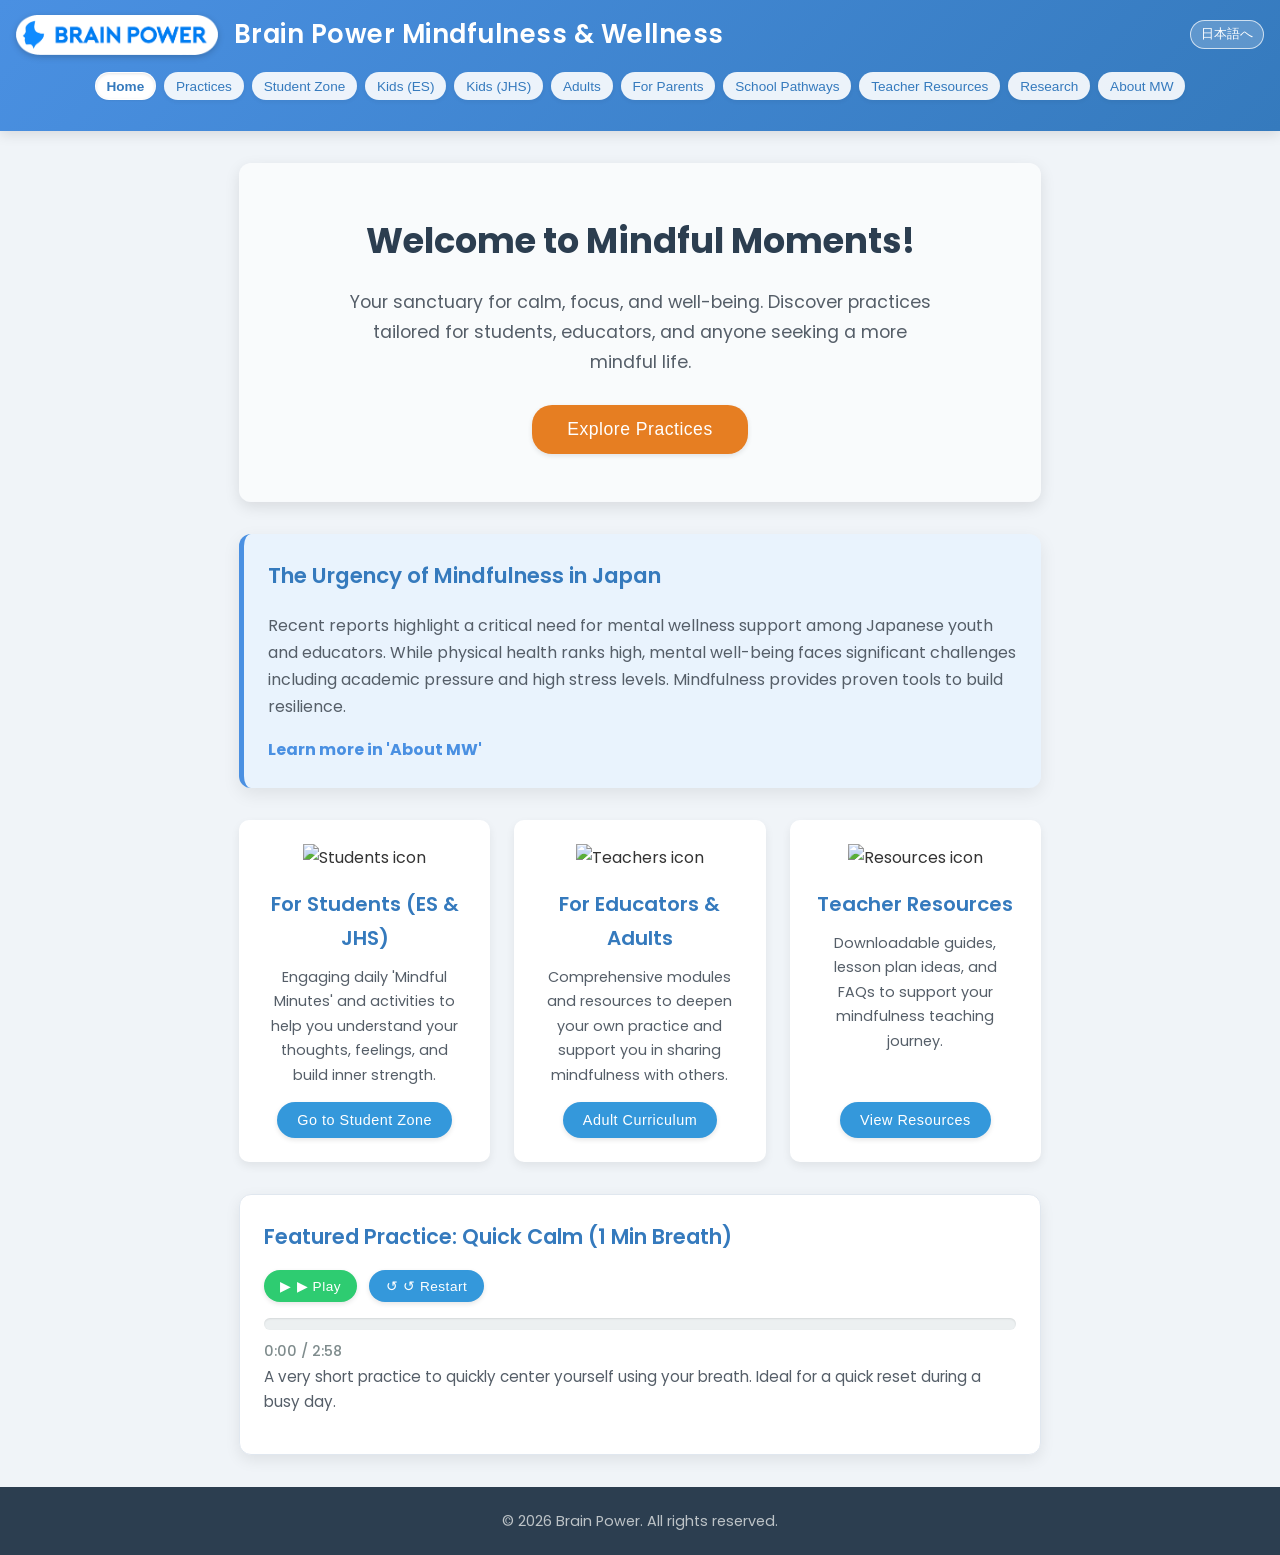
==== commit f1f00e77: "Add files via upload Updated all files." ====
--- a/index.html
+++ b/index.html
@@ -1,33 +1,34 @@
 <!-- index.html -->
 <!DOCTYPE html>
-<html lang="ja"> <!-- Default to Japanese, JS will update -->
+<html lang="ja"> <!-- Default to Japanese -->
 <head>
     <meta charset="UTF-8">
     <meta name="viewport" content="width=device-width, initial-scale=1.0">
-    <meta name="theme-color" content="#4A90E2"/>
+    <meta name="theme-color" content="#4A90E2"/> <!-- MW App color -->
     <title data-lang-key="appTitle">Brain Power MW</title>
     <!-- Google Font: Poppins & Noto Sans JP -->
     <link rel="preconnect" href="https://fonts.googleapis.com">
     <link rel="preconnect" href="https://fonts.gstatic.com" crossorigin>
     <link href="https://fonts.googleapis.com/css2?family=Poppins:wght@300;400;500;600;700&family=Noto+Sans+JP:wght@300;400;500;700&display=swap" rel="stylesheet">
     
-    <link rel="stylesheet" href="style.css">
+    <link rel="stylesheet" href="style.css"> <!-- MW App Styles -->
+    <link rel="stylesheet" href="https://cdnjs.cloudflare.com/ajax/libs/font-awesome/6.4.0/css/all.min.css"> <!-- Font Awesome -->
     <link rel="manifest" href="manifest.json">
     <link rel="apple-touch-icon" href="images/icon-192x192.png">
 </head>
 <body>
     <header>
         <div class="header-top-row">
-            <button id="hamburger-btn" aria-label="Toggle navigation menu" aria-expanded="false">
-                <span></span>
-                <span></span>
-                <span></span>
-            </button>
             <img src="images/logo.png" alt="Brain Power Logo" id="logo">
             <h1 id="app-title" data-lang-key="appTitle">Brain Power Mindfulness & Wellness</h1>
             <button id="language-toggle-btn" data-lang-key="toggleToJapanese">日本語へ</button>
+            <button class="hamburger" id="hamburger-btn" aria-label="Toggle navigation menu">
+                <i class="fas fa-bars"></i>
+            </button>
         </div>
-        <nav id="main-nav"> <!-- Correct HTML comment: Added ID to nav for more specific JS selection -->
+        <nav id="main-nav">
+            <!-- Nav buttons will be dynamically updated by app.js for language,
+                 but structure them here for clarity and initial non-JS view -->
             <button data-page="home" class="active" data-lang-key="navHome">Home</button>
             <button data-page="practices" data-lang-key="navPractices">Practices</button>
             <button data-page="studentZone" data-lang-key="navStudentZone">Student Zone</button>
--- a/style.css
+++ b/style.css
@@ -37,7 +37,7 @@
     align-items: center;
     justify-content: space-between; 
     width: 100%; 
-    margin-bottom: 0.5em; 
+    /* margin-bottom: 0.5em; /* Removed as nav will be part of this row or absolute */
     position: relative; 
 }
 
@@ -45,8 +45,6 @@
     max-height: 40px; 
     filter: drop-shadow(0 2px 3px rgba(0,0,0,0.2));
     flex-shrink: 0; 
-    order: 2; /* Hamburger, Logo, Lang */
-    margin: 0 auto; /* Helps center when title is hidden on mobile */
 }
 
 header h1#app-title {
@@ -57,44 +55,22 @@
     padding: 0; 
     text-align: center; 
     flex-grow: 1;
-    order: 2; /* Default: After logo on desktop */
-}
-
-/* --- Hamburger Menu Button --- */
-#hamburger-btn {
+}
+
+/* --- Hamburger Menu Button (using Font Awesome) --- */
+.hamburger { /* Changed ID to class for consistency with your example */
     display: none; /* Hidden by default, shown on mobile */
     background: none;
     border: none;
     color: white;
-    font-size: 1.8em; 
+    font-size: 1.5rem; /* Adjust size as needed */
     cursor: pointer;
-    padding: 0.2em 0.4em;
+    padding: 0.3em 0.5em; /* Adjust padding */
     z-index: 1005; 
-    order: 1; /* First item in the row for mobile */
-}
-
-#hamburger-btn span {
-    display: block;
-    width: 25px;
-    height: 3px;
-    background-color: white;
-    margin: 5px 0;
-    border-radius: 3px;
-    transition: all 0.3s ease-in-out;
-}
-
-#hamburger-btn.active span:nth-child(1) {
-    transform: translateY(8px) rotate(45deg);
-}
-#hamburger-btn.active span:nth-child(2) {
-    opacity: 0;
-}
-#hamburger-btn.active span:nth-child(3) {
-    transform: translateY(-8px) rotate(-45deg);
 }
 
 /* --- Navigation (Desktop First) --- */
-nav#main-nav { /* Using ID for more specificity */
+nav#main-nav { 
     margin-top: 0.5em;
     margin-bottom: 0.5em; 
     display: flex;
@@ -143,8 +119,7 @@
     font-weight: 500;
     cursor: pointer;
     transition: background-color 0.3s, color 0.3s;
-    order: 3; /* Last item in the row */
-    margin-left: 0.5em; 
+    margin-left: 10px; /* Space from title or hamburger */
     flex-shrink: 0;
 }
 
@@ -161,50 +136,13 @@
     width: 100%; 
 }
 
-/* --- Main Content Area --- */
-main {
-    flex-grow: 1;
-    padding: 2em 1.5em;
-    max-width: 850px;
-    margin: 0 auto;
-    width: 95%;
-    position: relative; 
-}
-
-/* --- Footer --- */
-footer {
-    background-color: #2c3e50; 
-    color: #bdc3c7; 
-    text-align: center;
-    padding: 1.5em 0;
-    font-size: 0.9em;
-    margin-top: auto; 
-}
-
-/* --- Page Content Transitions --- */
-.page-content {
-    display: none; 
-    animation: fadeInScale 0.6s ease-in-out forwards;
-}
-.page-content.active { display: block; } 
-
-@keyframes fadeInScale {
-    from { opacity: 0; transform: translateY(15px) scale(0.98); }
-    to { opacity: 1; transform: translateY(0) scale(1); }
-}
-
-/* --- Home Page Specific Enhancements --- */
-.hero-section {
-    background: linear-gradient(rgba(255,255,255,0.6), rgba(255,255,255,0.6)), url('images/hero-background.jpg');
-    background-size: cover;
-    background-position: center;
-    padding: 3em 1.5em;
-    text-align: center;
-    border-radius: 12px;
-    margin-bottom: 2em;
-    color: #333;
-    box-shadow: 0 5px 15px rgba(0,0,0,0.1);
-}
+/* --- Main Content Area (Existing Styles) --- */
+main { flex-grow: 1; padding: 2em 1.5em; max-width: 850px; margin: 0 auto; width: 95%; position: relative; }
+footer { background-color: #2c3e50; color: #bdc3c7; text-align: center; padding: 1.5em 0; font-size: 0.9em; margin-top: auto; }
+.page-content { display: none; animation: fadeInScale 0.6s ease-in-out forwards; }
+.page-content.active { display: block; }
+@keyframes fadeInScale { from { opacity: 0; transform: translateY(15px) scale(0.98); } to { opacity: 1; transform: translateY(0) scale(1); } }
+.hero-section { background: linear-gradient(rgba(255,255,255,0.6), rgba(255,255,255,0.6)), url('images/hero-background.jpg'); background-size: cover; background-position: center; padding: 3em 1.5em; text-align: center; border-radius: 12px; margin-bottom: 2em; color: #333; box-shadow: 0 5px 15px rgba(0,0,0,0.1); }
 .hero-section h2 { font-size: 2.2em; color: #2c3e50; margin-bottom: 0.5em; font-weight: 700; }
 .hero-section p { font-size: 1.1em; color: #555e68; margin-bottom: 1.5em; max-width: 600px; margin-left: auto; margin-right: auto; }
 .general-app-button { color: white; border: none; padding: 0.7em 1.4em; border-radius: 20px; cursor: pointer; font-size: 0.9em; font-weight: 500; letter-spacing: 0.5px; transition: all 0.25s ease; box-shadow: 0 2px 5px rgba(0,0,0,0.1); display: inline-flex; align-items: center; justify-content: center; text-decoration: none; }
@@ -222,8 +160,6 @@
 #featured-practice { background-color: #ffffff; padding: 1.5em; margin-top: 2em; border-radius: 12px; border: 1px solid #e0e7ef; box-shadow: 0 5px 15px rgba(0, 0, 0, 0.08); }
 #featured-practice h3 { margin-top: 0; color: #357ABD; font-size: 1.3em; font-weight: 600; }
 #featured-practice .practice-controls .general-app-button { padding: 0.6em 1.2em; font-size: 0.85em; }
-
-/* --- Practice List & Controls --- */
 .practice-category { margin-top: 2.5em; padding-top: 1.5em; border-top: 1px solid #dde4eb; }
 .practice-category:first-of-type { border-top: none; margin-top: 0; padding-top: 0; }
 .practice-category > h3 { font-size: 1.6em; color: #2c3e50; margin-bottom: 1em; font-weight: 600; padding-bottom: 0.3em; border-bottom: 2px solid #4A90E2; display: inline-block; }
@@ -247,8 +183,6 @@
 .progress-bar { height: 100%; width: 0%; background: linear-gradient(90deg, #5DADE2 0%, #4A90E2 100%); border-radius: 25px; transition: width 0.1s linear; }
 .time-display { margin-top: 0.6em; font-size: 0.9em; color: #7f8c8d; min-height: 1.2em; font-weight: 500; }
 .highlighted-practice { background-color: #e9f3fd !important; border: 2px solid #4A90E2 !important; box-shadow: 0 0 15px rgba(74, 144, 226, 0.5) !important; transition: all 0.3s ease-out; }
-
-/* --- Curriculum, About, etc. --- */
 .curriculum-page h2, .about-section h2, .teacher-resources-page h2, .student-engagement-page h2, .parents-page h2, .school-pathways-page h2, .research-evidence-page h2 { font-size: 1.8em; font-weight: 600; color: #34495e; border-bottom: 3px solid #4A90E2; padding-bottom: 0.4em; margin-bottom: 1.2em; }
 .curriculum-module, .resource-section, .faq-section, .engagement-section, .content-section { background-color: #ffffff; padding: 1.8em; margin-bottom: 2em; border-radius: 12px; box-shadow: 0 6px 18px rgba(0, 0, 0, 0.08); }
 .curriculum-module h3, .resource-section h3, .faq-item h3.faq-question, .engagement-section h3, .content-section h3 { font-size: 1.35em; color: #2980b9; margin-bottom: 0.8em; font-weight: 600; }
@@ -259,8 +193,6 @@
 .curriculum-module ul li, .about-section ul li, .resource-section ul li, .engagement-section ul li, .parents-page ul li, .school-pathways-page ul li, .research-evidence-page ul li, .content-section ul li { margin-bottom: 0.5em; }
 .resource-section ul li a, .curriculum-module a, .about-section a, .parents-page a, .school-pathways-page a, .research-evidence-page a, .content-section a { color: #27ae60; font-weight: 500; text-decoration: none; }
 .resource-section ul li a:hover, .curriculum-module a:hover, .about-section a:hover, .parents-page a:hover, .school-pathways-page a:hover, .research-evidence-page a:hover, .content-section a:hover { color: #229954; text-decoration: underline; }
-
-/* FAQ Section Specific Styling */
 .faq-item { border: 1px solid #e7edf2; border-radius: 8px; margin-bottom: 1em; }
 .faq-item h3.faq-question { background-color: #f8f9fa; font-size: 1.15em; color: #2980b9; padding: 0.8em 1.2em; cursor: pointer; margin-bottom: 0; display: flex; justify-content: space-between; align-items: center; }
 .faq-item h3.faq-question:hover { background-color: #e9ecef; }
@@ -270,8 +202,6 @@
 .faq-item.open .faq-answer { display: block; }
 .faq-answer p { font-size: 0.95em; color: #495057; margin-bottom: 0.5em;}
 .faq-answer p:last-child { margin-bottom: 0; }
-
-/* Student Engagement Section */
 #coloring-image-selector { margin-bottom: 1em; display: flex; gap: 10px; flex-wrap: wrap; justify-content: center;}
 #coloring-image-selector button.general-app-button { background-color: #9b59b6; } 
 #coloring-image-selector button.general-app-button:hover { background-color: #8e44ad; }
@@ -286,8 +216,6 @@
 #gratitude-list li { background-color: #fdfdfd; padding: 0.8em 1.2em; border: 1px solid #f0f0f0; box-shadow: 0 2px 4px rgba(0,0,0,0.04); margin-bottom: 0.8em; border-radius: 6px; display: flex; justify-content: space-between; align-items: center; }
 #gratitude-list li button.general-app-button { background-color: #e74c3c; font-size: 0.85em; padding: 0.4em 0.8em; }
 #gratitude-list li button.general-app-button:hover { background-color: #c0392b; }
-
-/* --- Large Countdown Timer Display --- */
 #large-countdown-timer { position: fixed; top: 50%; left: 50%; transform: translate(-50%, -50%); font-size: 6em; font-weight: 700; color: #3498db; background-color: rgba(240, 248, 255, 0.97); padding: 30px 50px; border-radius: 20px; box-shadow: 0 8px 25px rgba(0, 0, 0, 0.2); z-index: 2000; display: none; text-align: center; min-width: 200px; border: 3px solid #aed6f1; text-shadow: 1px 1px 2px rgba(0,0,0,0.1); }
 
 /* --- Responsive Adjustments --- */
@@ -295,17 +223,18 @@
 /* Medium screens and below (Tablet portrait and Mobile) - Hamburger menu active */
 @media (max-width: 768px) {
     .header-top-row {
-        /* justify-content already space-between by default */
+        /* justify-content: space-between; /* Keep this for proper spacing */
     }
     #logo { 
         max-height: 35px; 
-        order: 2; 
+        order: 2; /* Hamburger, Logo, Lang Toggle */
+        margin: 0; /* Remove auto margin, let flexbox handle spacing */
     } 
     header h1#app-title { 
-        display: none; 
+        display: none; /* Hide title on smaller screens for space */
     } 
     
-    #hamburger-btn {
+    .hamburger { /* Changed from #hamburger-btn to .hamburger to match HTML */
         display: block; 
         order: 1; 
     }
@@ -324,12 +253,12 @@
         top: 100%; 
         left: 0;
         width: 100%;
-        background: linear-gradient(135deg, #4A90E2 0%, #357ABD 100%); 
+        background: linear-gradient(135deg, #357ABD 0%, #4A90E2 100%); /* Reversed gradient for visual distinction or keep as is */
         box-shadow: 0 4px 8px rgba(0,0,0,0.2); 
         z-index: 999; 
         padding-top: 0.5em;
         padding-bottom: 0.5em;
-        max-height: calc(100vh - 60px); /* Approx header height */
+        max-height: calc(100vh - 60px); 
         overflow-y: auto; 
     }
 
@@ -392,28 +321,61 @@
     .hero-section p { font-size: 0.9em; }
     #large-countdown-timer { font-size: 2.8em; padding: 10px 20px; }
     #language-toggle-btn { font-size: 0.7em; padding: 0.25em 0.5em; }
-    #hamburger-btn { font-size: 1.6em; }
+    .hamburger { font-size: 1.4rem; } /* Adjusted hamburger icon size */
 }
 
 /* Desktop specific adjustments for header layout */
 @media (min-width: 769px) {
     .header-top-row {
-        justify-content: flex-start; /* Logo, Title | Lang Toggle */
+        justify-content: space-between; /* Revert to space-between or adjust as needed */
     }
     #logo { 
-        order: 1; 
+        order: 1; /* Logo first */
         margin-right: 1em; 
-        margin-left: 0; /* Remove auto margin for centering */
+        margin-left: 0; 
     }
     header h1#app-title {
-        display: block; /* Ensure title is displayed */
+        display: block; /* Ensure title is displayed on desktop */
         order: 2;
         text-align: left; 
         margin-left: 0; 
         font-size: 1.6em; 
     }
+    .hamburger { display: none; } /* Ensure hamburger is hidden on desktop */
     #language-toggle-btn {
         order: 3;
-        margin-left: auto; /* Push to far right */
+        margin-left: auto; /* Push language toggle to the far right */
+    }
+    nav#main-nav { /* Ensure nav is displayed as flex row on desktop */
+        display: flex;
+        flex-direction: row;
+        position: static; /* Back to normal flow */
+        background: none;
+        box-shadow: none;
+        max-height: none;
+        overflow-y: visible;
+        padding-top: 0.5em; /* Original padding */
+    }
+    nav#main-nav button { /* Restore desktop button styles */
+        width: auto;
+        margin: 0;
+        text-align: center;
+        padding: 0.4em 0.8em;
+        border-radius: 18px;
+        background-color: rgba(255, 255, 255, 0.9);
+        color: #357ABD;
+        border: 1px solid transparent;
+        font-size: 0.85em;
+    }
+    nav#main-nav button:hover {
+        background-color: white;
+        color: #4A90E2;
+        transform: translateY(-2px);
+    }
+    nav#main-nav button.active {
+        background-color: #ffffff;
+        color: #357ABD;
+        font-weight: 600;
+        box-shadow: inset 0 1px 3px rgba(0,0,0,0.1), 0 1px 2px rgba(0,0,0,0.05);
     }
 }
